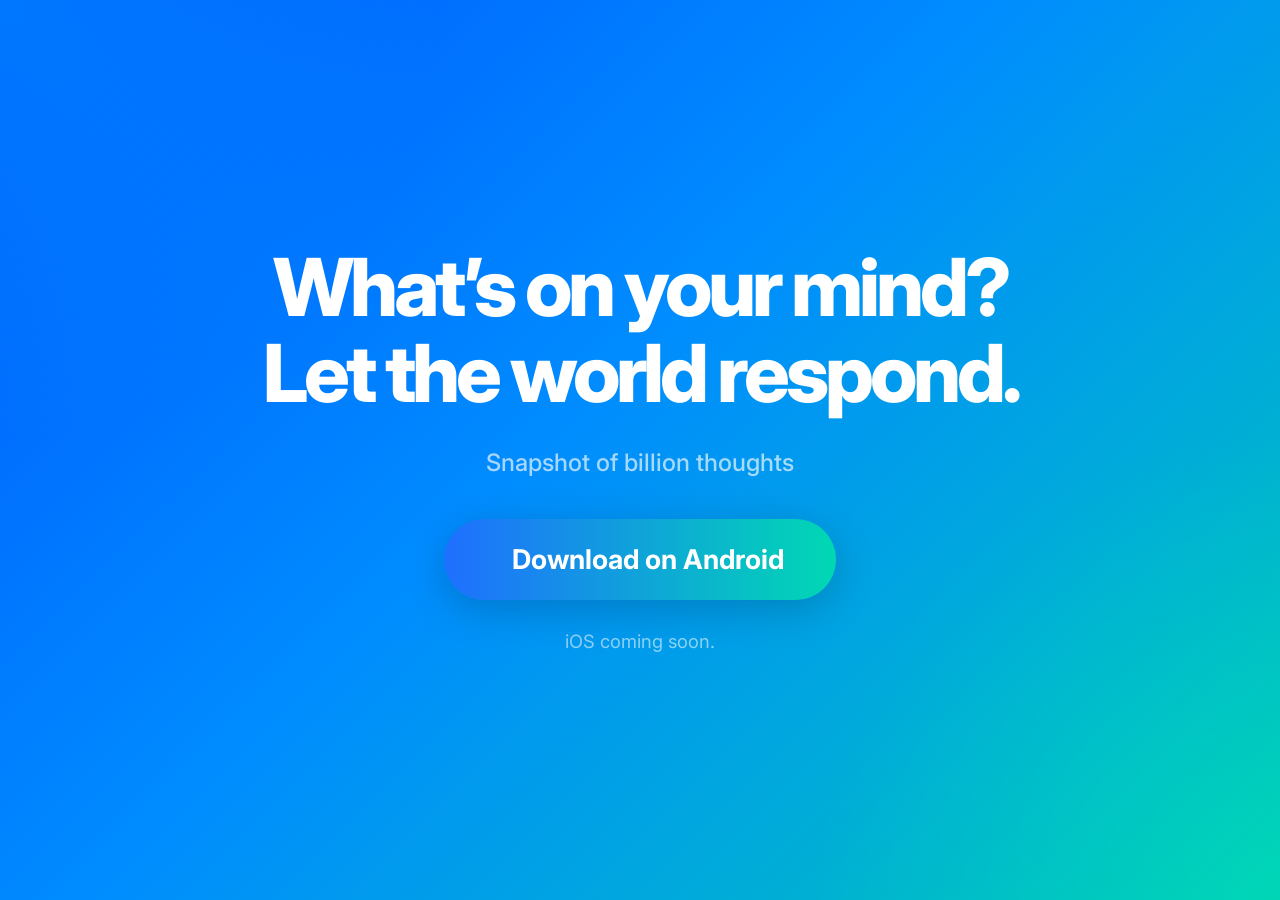
==== index.html @ bbcdafef "Update index.html" ====
<!DOCTYPE html>
<html lang="en">
<head>
  <meta charset="UTF-8" />
  <meta name="viewport" content="width=device-width, initial-scale=1.0" />
  <title>Thoughts</title>

  <link rel="preconnect" href="https://fonts.googleapis.com">
  <link href="https://fonts.googleapis.com/css2?family=Inter:wght@400;500;600;700;800&display=swap" rel="stylesheet">

  <style>

    *{
      margin:0;
      padding:0;
      box-sizing:border-box;
    }

    body{
      font-family:'Inter',sans-serif;
      min-height:100vh;
      display:flex;
      justify-content:center;
      align-items:center;
      overflow:hidden;

      background:
      radial-gradient(circle at top left,
      rgba(0,180,255,0.35),
      transparent 28%),

      radial-gradient(circle at bottom right,
      rgba(0,255,180,0.28),
      transparent 30%),

      linear-gradient(135deg,
      #0057ff 0%,
      #008cff 45%,
      #00c7b7 100%);
    }

    .hero{
      width:100%;
      max-width:1200px;
      padding:40px 24px;
      text-align:center;
    }

    h1{
      color:white;
      font-size:clamp(2.8rem,7vw,5rem);
      line-height:0.95;
      font-weight:800;
      letter-spacing:-4px;
    }

    h1 span{
      display:block;
      margin-top:10px;
    }

    p{
      margin-top:34px;
      color:rgba(255,255,255,0.65);
      font-size:1.5rem;
      line-height:1.5;
      font-weight:500;
    }

    .btn{
      margin-top:38px;
      display:inline-flex;
      align-items:center;
      justify-content:center;
      gap:16px;

      padding:24px 52px;

      border-radius:999px;

      text-decoration:none;
      color:white;

      font-size:1.7rem;
      font-weight:700;

      background:
      linear-gradient(90deg,
      #1f6fff,
      #00d8b3);

      box-shadow:
      0 10px 40px rgba(0,0,0,0.18);

      transition:0.25s ease;
    }

    .btn:hover{
      transform:translateY(-3px) scale(1.02);
    }

    .android{
      font-size:2rem;
    }

    .ios{
      margin-top:30px;
      font-size:1.15rem;
      color:rgba(255,255,255,0.55);
    }

    @media(max-width:768px){

      body{
        padding:20px;
      }

      h1{
        font-size:3rem;
        letter-spacing:-2px;
      }

      p{
        font-size:1.1rem;
        margin-top:24px;
      }

      .btn{
        margin-top:39px;
        width:100%;
        padding:22px 20px;
        font-size:1.3rem;
      }

    }

  </style>
</head>

<body>

  <section class="hero">

    <h1>
      What’s on your mind?
      <span>Let the world respond.</span>
    </h1>

    <p>
      Snapshot of billion thoughts
    </p>

    <a class="btn" href="https://github.com/KarthikSideProjects/thoughts/releases/download/V1.0/app-release.apk">

      <span class="android"></span>

      Download on Android

    </a>

    <div class="ios">
      iOS coming soon.
    </div>

  </section>

</body>
</html>
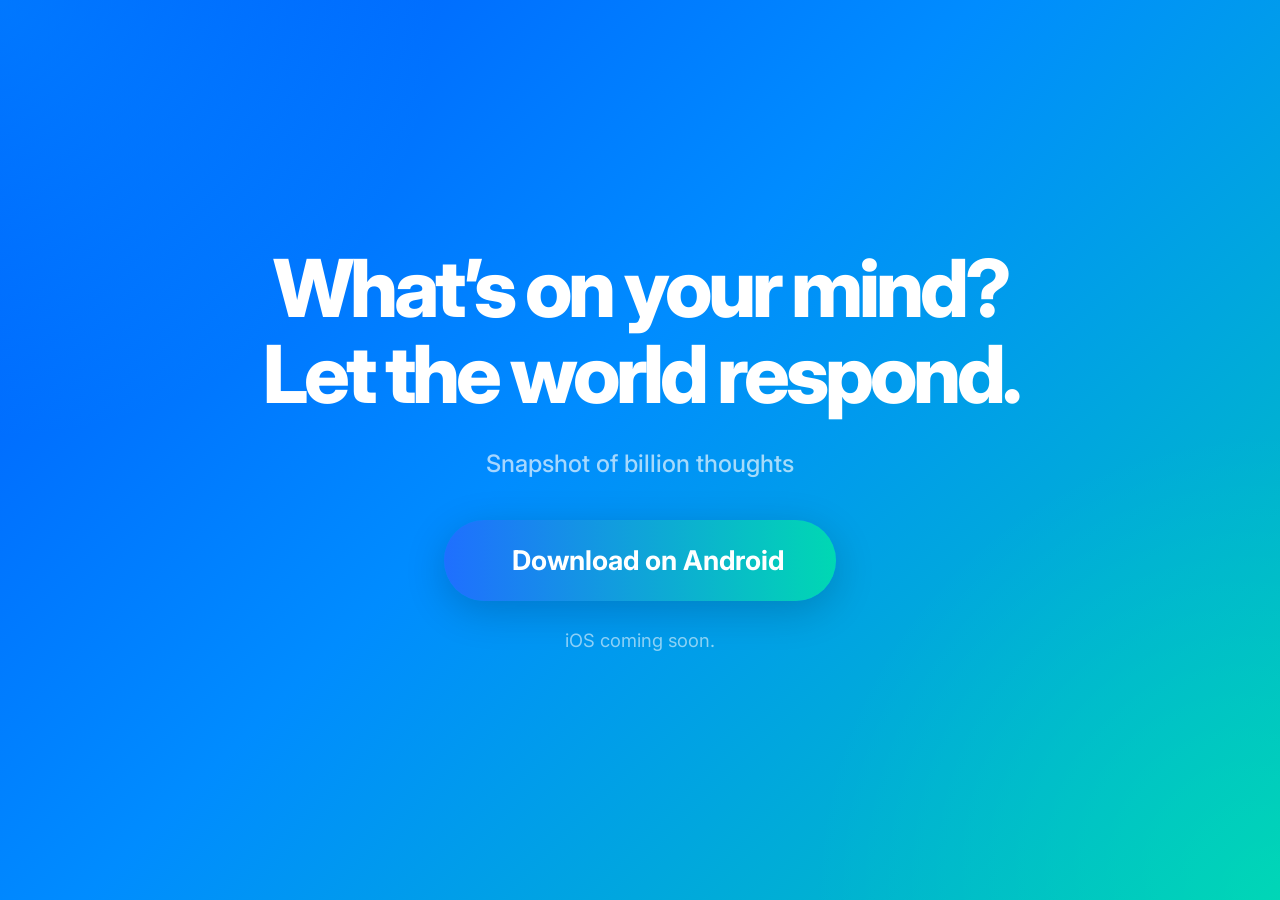
==== commit 8d1ba806: "Update index.html" ====
--- a/index.html
+++ b/index.html
@@ -104,7 +104,7 @@
     }
 
     .ios{
-      margin-top:30px;
+      margin-top:28px;
       font-size:1.15rem;
       color:rgba(255,255,255,0.55);
     }
@@ -126,7 +126,7 @@
       }
 
       .btn{
-        margin-top:39px;
+        margin-top:38px;
         width:100%;
         padding:22px 20px;
         font-size:1.3rem;
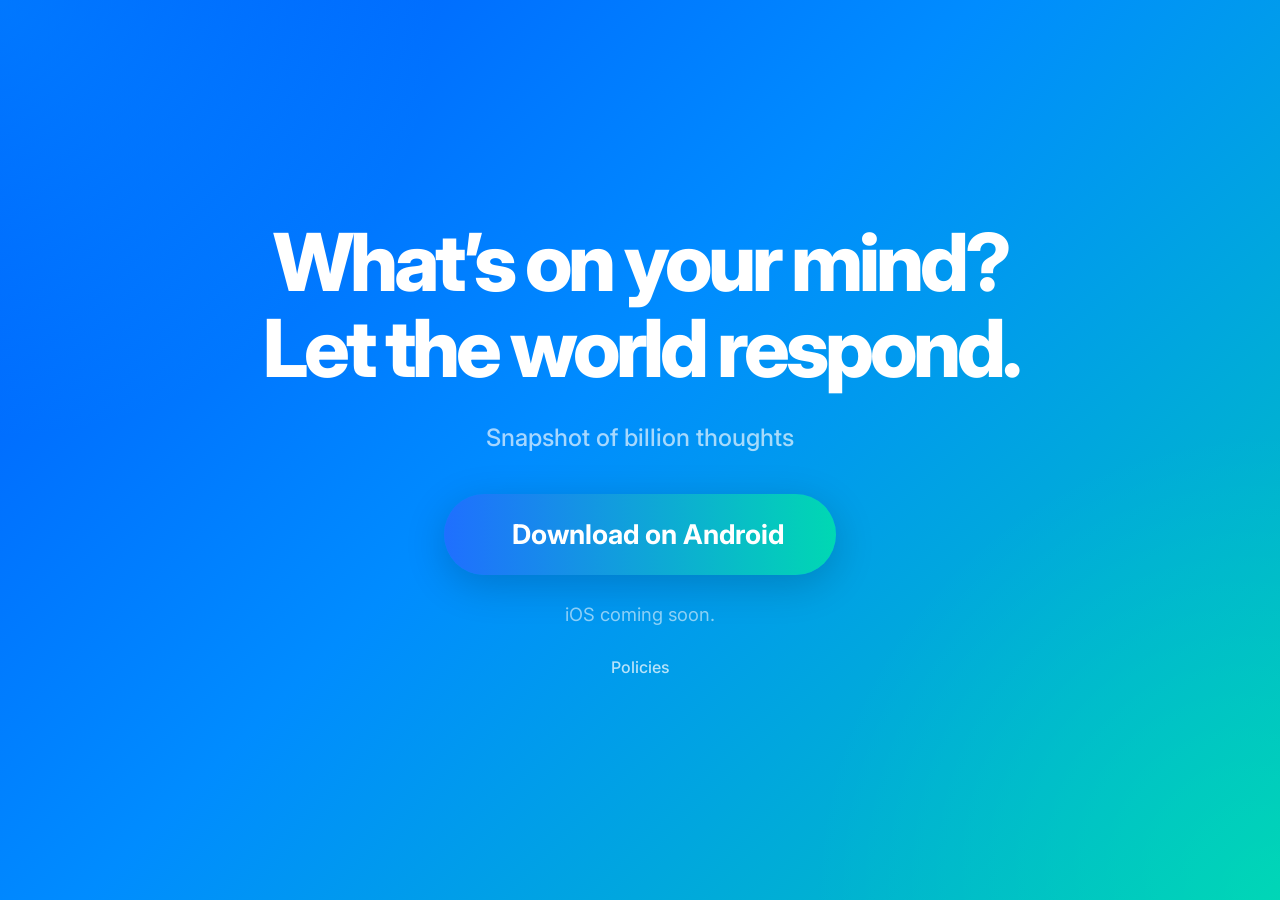
==== commit 502d12f3: "Update index.html" ====
--- a/index.html
+++ b/index.html
@@ -9,7 +9,15 @@
   <link href="https://fonts.googleapis.com/css2?family=Inter:wght@400;500;600;700;800&display=swap" rel="stylesheet">
 
   <style>
-
+ *{
+
+    margin:0;
+
+    padding:0;
+
+    box-sizing:border-box;
+
+  }
     *{
       margin:0;
       padding:0;
@@ -38,7 +46,41 @@
       #008cff 45%,
       #00c7b7 100%);
     }
-
+body{
+
+    font-family:'Inter',sans-serif;
+
+  }
+
+  /* your existing CSS */
+
+  .footer-links{
+
+    margin-top:32px;
+
+  }
+
+  .footer-links a{
+
+    color:rgba(255,255,255,0.72);
+
+    text-decoration:none;
+
+    font-size:1rem;
+
+    font-weight:500;
+
+    transition:0.2s ease;
+
+  }
+
+  .footer-links a:hover{
+
+    color:white;
+
+    text-decoration:underline;
+
+  }
     .hero{
       width:100%;
       max-width:1200px;
@@ -126,7 +168,7 @@
       }
 
       .btn{
-        margin-top:38px;
+        margin-top:34px;
         width:100%;
         padding:22px 20px;
         font-size:1.3rem;
@@ -139,6 +181,7 @@
 
 <body>
 
+  
   <section class="hero">
 
     <h1>
@@ -161,6 +204,9 @@
     <div class="ios">
       iOS coming soon.
     </div>
+    <div class="footer-links">
+  <a href="policies.html">Policies</a>
+</div>
 
   </section>
 
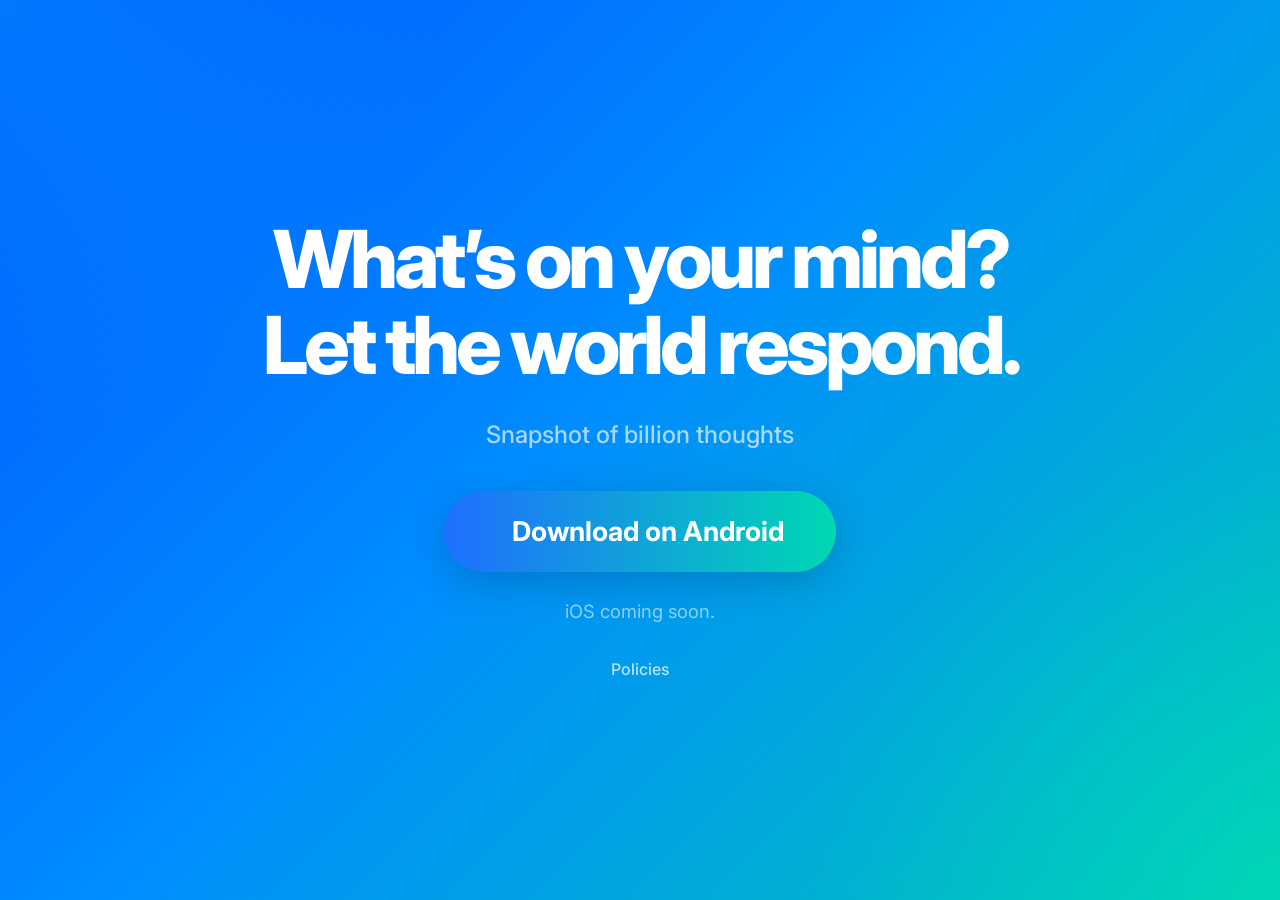
==== commit 870d55fc: "Update index.html" ====
--- a/index.html
+++ b/index.html
@@ -56,7 +56,7 @@
 
   .footer-links{
 
-    margin-top:32px;
+    margin-top:37px;
 
   }
 
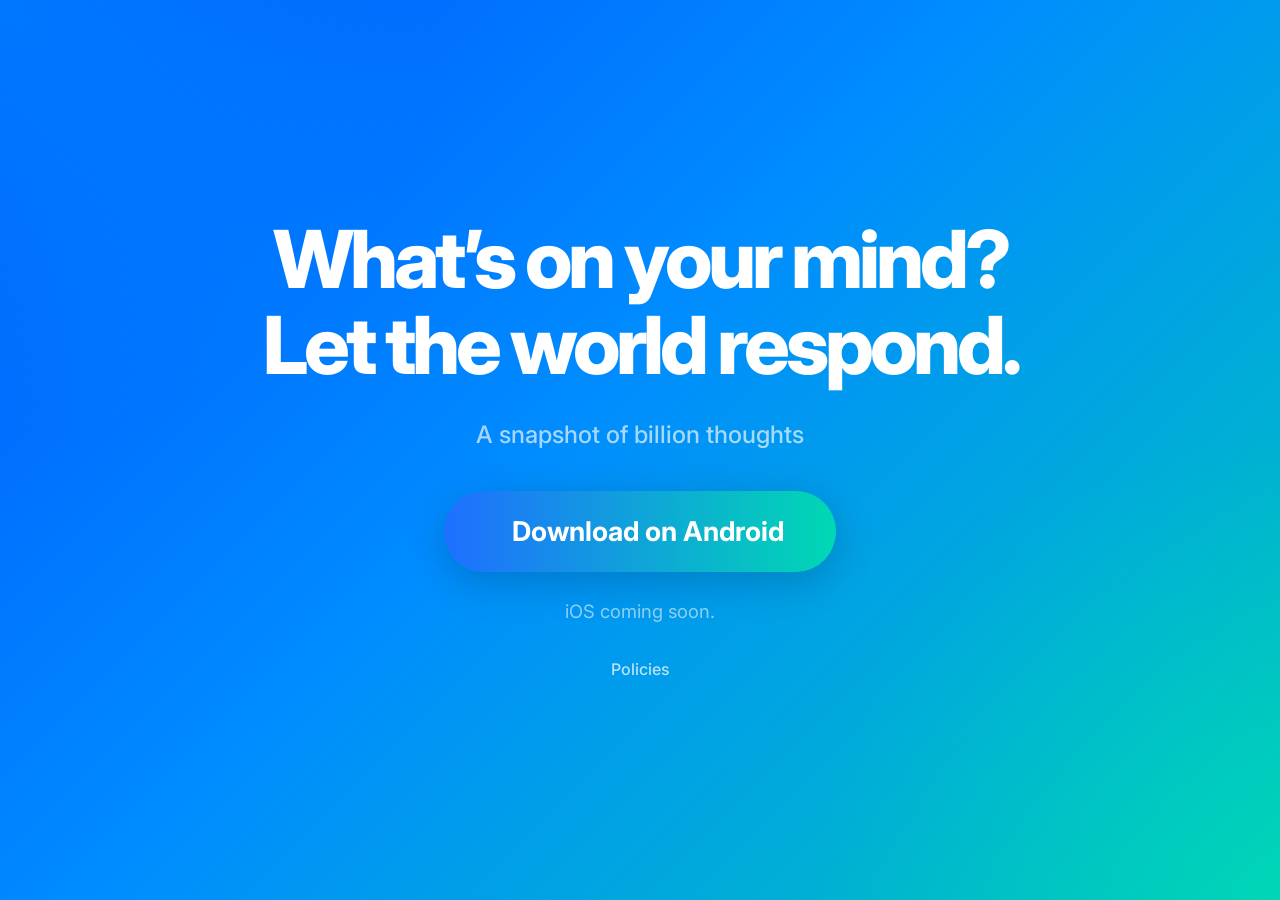
==== commit 5c85b413: "Update index.html" ====
--- a/index.html
+++ b/index.html
@@ -190,7 +190,7 @@
     </h1>
 
     <p>
-      Snapshot of billion thoughts
+      A snapshot of billion thoughts
     </p>
 
     <a class="btn" href="https://github.com/KarthikSideProjects/thoughts/releases/download/V1.0/app-release.apk">
